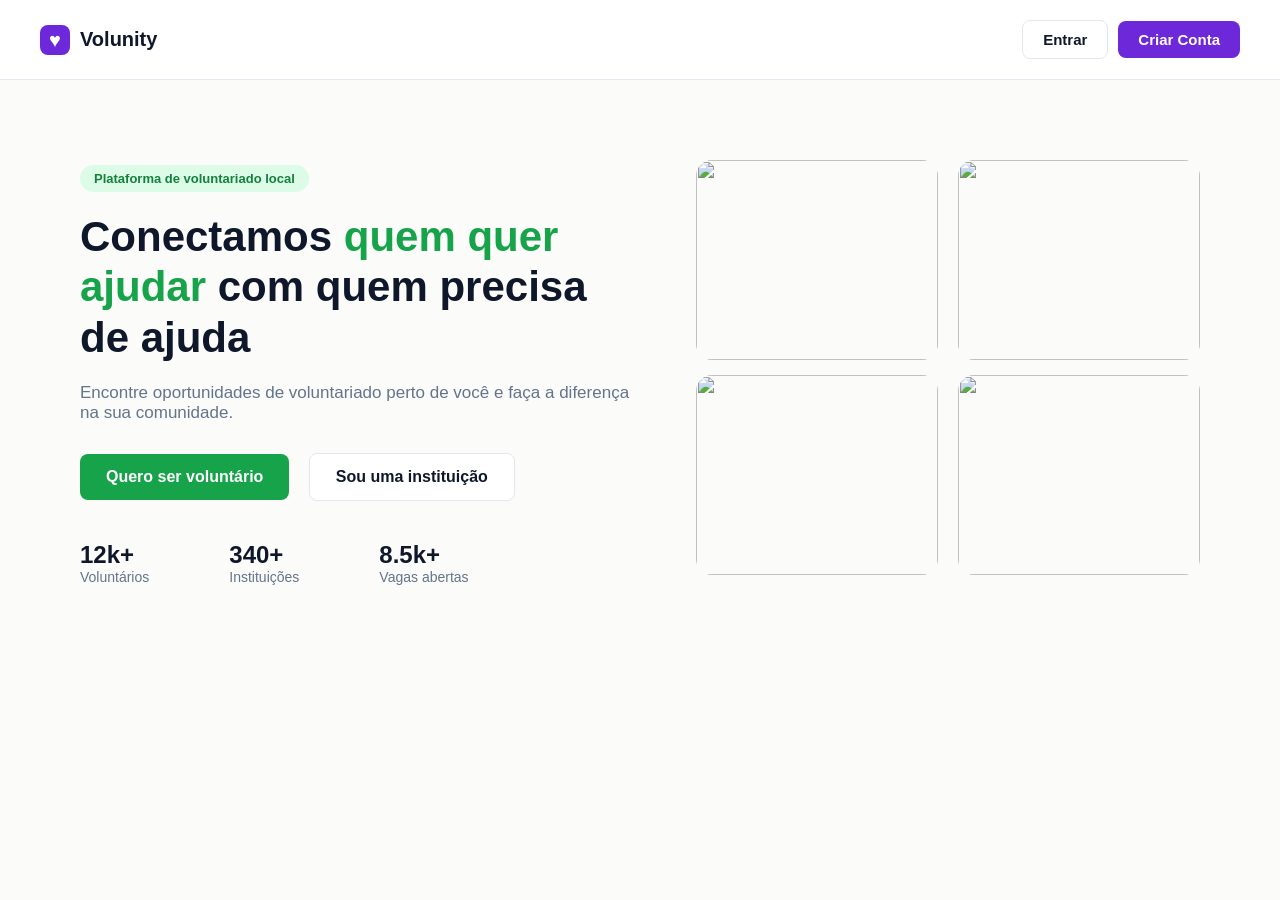
==== projeto-volunity/index.html @ 0771b1b1 "Add files via upload" ====
<!DOCTYPE html>
<html lang="pt-BR">
<head>
<meta charset="UTF-8">
<meta name="viewport" content="width=device-width, initial-scale=1.0">

<title>Volunity — Plataforma de voluntariado local</title>
<link rel="stylesheet" href="_css/estilo.css">

</head>
<body>

  <header>
    <div class="logo">
      <span class="icone-logo">♥</span>
      Volunity
    </div>

    <div class="acoes-cabecalho">

      <a href="entrar.html" class="botao botao-vazio">Entrar</a>
      <a href="criar-conta.html" class="botao botao-principal">Criar Conta</a>
    </div>
  </header>

  <section class="secao-principal">
    <div class="texto-principal">
      <span class="selo">Plataforma de voluntariado local</span>
      <h1>Conectamos <span class="destaque">quem quer ajudar</span> com quem precisa de ajuda</h1>
      <p>Encontre oportunidades de voluntariado perto de você e faça a diferença na sua comunidade.</p>
      
      <div class="botoes-principais">
        <a href="criar-conta.html" class="botao botao-verde">Quero ser voluntário</a>
        <a href="criar-conta.html" class="botao botao-contorno">Sou uma instituição</a>

      </div>
      <div class="estatisticas">
        <div>
          <div class="numero-estatistica">12k+</div>
          <div class="legenda-estatistica">Voluntários</div>
        </div>
        <div>
          <div class="numero-estatistica">340+</div>
          <div class="legenda-estatistica">Instituições</div>
        </div>
        <div>
          <div class="numero-estatistica">8.5k+</div>
          <div class="legenda-estatistica">Vagas abertas</div>
        </div>
      </div>
    </div>

    <div class="galeria-fotos">
      <div class="item-foto">
        <img src="https://images.unsplash.com/photo-1476703993599-0035a21b17a9?w=500&q=80">
      </div>
      <div class="item-foto">
        <img src="https://images.unsplash.com/photo-1544005313-94ddf0286df2?w=500&q=80">
      </div>
      <div class="item-foto">
        <img src="https://images.unsplash.com/photo-1552053831-71594a27632d?w=500&q=80">
      </div>
      <div class="item-foto">
        <img src="https://images.unsplash.com/photo-1503676260728-1c00da094a0b?w=500&q=80">
      </div>
    </div>
  </section>

   
</body>
</html>
---- projeto-volunity/_css/estilo.css ----
/* estilos gerais da pagina */

* {
  margin: 0;
  padding: 0;
  box-sizing: border-box;
}

body {
  font-family: Arial, Helvetica, sans-serif;
  background-color: #fbfbfa;
  color: #0f172a;
}

a {
  text-decoration: none;
  color: #0f172a;
}

/* cabeçalho */

header {
  display: flex;
  justify-content: space-between;
  align-items: center;
  padding: 20px 40px;
  background-color: #ffffff;
  border-bottom: 1px solid #e2e8f0;
}

.logo {
  display: flex;
  align-items: center;
  font-weight: bold;
  font-size: 20px;
}

.icone-logo {
  width: 30px;
  height: 30px;
  background-color: #6d28d9;
  color: #ffffff;
  border-radius: 8px;
  text-align: center;
  line-height: 30px;
  margin-right: 10px;
}

nav a {
  margin-left: 30px;
  color: #64748b;
  font-size: 15px;
}

nav a:hover {
  color: #0f172a;
}

.acoes-cabecalho {
  display: flex;
  align-items: center;
}

.botao {
  display: inline-block;
  font-size: 15px;
  font-weight: bold;
  padding: 10px 20px;
  border-radius: 8px;
  border: none;
  cursor: pointer;
  text-align: center;
}

.botao-vazio {
  background-color: transparent;
  border: 1px solid #e2e8f0;
  margin-right: 10px;
}

.botao-principal {
  background-color: #6d28d9;
  color: #ffffff;
}

/* parte principal da pagina */

.secao-principal {
  display: flex;
  justify-content: space-between;
  align-items: center;
  max-width: 1200px;
  margin: 0 auto;
  padding: 80px 40px;
}

.texto-principal {
  width: 50%;
}

.selo {
  display: inline-block;
  background-color: #dcfce7;
  color: #15803d;
  font-size: 13px;
  font-weight: bold;
  padding: 6px 14px;
  border-radius: 20px;
  margin-bottom: 20px;
}

h1 {
  font-size: 42px;
  line-height: 1.2;
  margin-bottom: 20px;
}

.destaque {
  color: #16a34a;
}

.texto-principal p {
  color: #64748b;
  font-size: 17px;
  margin-bottom: 30px;
}

.botoes-principais {
  margin-bottom: 40px;
}

.botao-verde {
  background-color: #16a34a;
  color: #ffffff;
  padding: 14px 26px;
  font-size: 16px;
  margin-right: 15px;
}

.botao-contorno {
  background-color: #ffffff;
  color: #0f172a;
  border: 1px solid #e2e8f0;
  padding: 14px 26px;
  font-size: 16px;
}

.estatisticas {
  display: flex;
}

.estatisticas div {
  margin-right: 40px;
}

.numero-estatistica {
  font-size: 24px;
  font-weight: bold;
}

.legenda-estatistica {
  font-size: 14px;
  color: #64748b;
}

/* fotos do lado direito */

.galeria-fotos {
  width: 45%;
  display: flex;
  flex-wrap: wrap;
  justify-content: space-between;
}

.item-foto {
  width: 48%;
  margin-bottom: 15px;
  border-radius: 16px;
  overflow: hidden;
}

.item-foto img {
  width: 100%;
  height: 200px;
  object-fit: cover;
  display: block;
}

/* deixa a pagina responsiva em telas menores */

@media (max-width: 900px) {
  nav {
    display: none;
  }

  .secao-principal {
    flex-direction: column;
  }

  .texto-principal {
    width: 100%;
    margin-bottom: 40px;
  }

  .galeria-fotos {
    width: 100%;
  }

  h1 {
    font-size: 30px;
  }
}

/* paginas de entrar e criar conta */

.fundo-login {
  min-height: 100vh;
  display: flex;
  justify-content: center;
  align-items: center;
  background-color: #f8fafc;
  padding: 40px 20px;
}

.cartao {
  background-color: #ffffff;
  width: 400px;
  max-width: 100%;
  padding: 40px;
  border-radius: 16px;
  border: 1px solid #e2e8f0;
}

.cartao-cadastro {
  width: 480px;
}

.titulo-cartao {
  font-size: 24px;
  margin-bottom: 8px;
}

.subtitulo-cartao {
  color: #64748b;
  font-size: 14px;
  margin-bottom: 24px;
}

/* abas da tela de entrar */

.abas {
  display: flex;
  background-color: #f1f5f9;
  border-radius: 8px;
  padding: 4px;
  margin-bottom: 24px;
}

.aba {
  flex: 1;
  padding: 8px;
  border: none;
  background-color: transparent;
  border-radius: 6px;
  font-size: 14px;
  font-weight: bold;
  color: #64748b;
  cursor: pointer;
}

.aba-ativa {
  background-color: #ffffff;
  color: #0f172a;
}

/* campos do formulario */

.campo {
  margin-bottom: 18px;
}

.campo label {
  display: block;
  font-size: 14px;
  font-weight: bold;
  margin-bottom: 6px;
}

.campo input {
  width: 100%;
  padding: 12px;
  border: 1px solid #e2e8f0;
  border-radius: 8px;
  font-size: 14px;
}

.linha-dupla {
  display: flex;
  gap: 16px;
}

.linha-dupla .campo {
  flex: 1;
}

.linha-opcoes {
  display: flex;
  justify-content: space-between;
  align-items: center;
  margin-bottom: 20px;
  font-size: 14px;
}

.lembrar-mim {
  display: flex;
  align-items: center;
  gap: 6px;
  color: #64748b;
  cursor: pointer;
}

.termos {
  align-items: flex-start;
  margin-bottom: 20px;
  font-size: 14px;
}

.link-roxo {
  color: #6d28d9;
  font-weight: bold;
}

.botao-largo {
  width: 100%;
}

.separador {
  text-align: center;
  color: #94a3b8;
  font-size: 13px;
  margin: 16px 0;
}

.voltar-inicio {
  text-align: center;
  margin-top: 20px;
  font-size: 14px;
}

.voltar-inicio a {
  color: #6d28d9;
}

/* opcoes de perfil na tela de criar conta */

.opcoes-perfil {
  display: flex;
  gap: 16px;
  margin-bottom: 24px;
}

.perfil {
  flex: 1;
  border: 1px solid #e2e8f0;
  border-radius: 12px;
  padding: 16px;
  cursor: pointer;
}

.perfil-selecionado {
  border-color: #6d28d9;
  background-color: #f5f3ff;
}

.perfil-icone {
  font-size: 22px;
}

.perfil-titulo {
  font-weight: bold;
  font-size: 14px;
  margin: 8px 0 4px 0;
}

.perfil-descricao {
  font-size: 12px;
  color: #64748b;
}

/* tags das areas de interesse */

.tags {
  display: flex;
  flex-wrap: wrap;
  gap: 8px;
}

.tag {
  padding: 8px 14px;
  border: 1px solid #e2e8f0;
  border-radius: 20px;
  font-size: 13px;
  cursor: pointer;
}

.tag-selecionada {
  background-color: #6d28d9;
  color: #ffffff;
  border-color: #6d28d9;
}
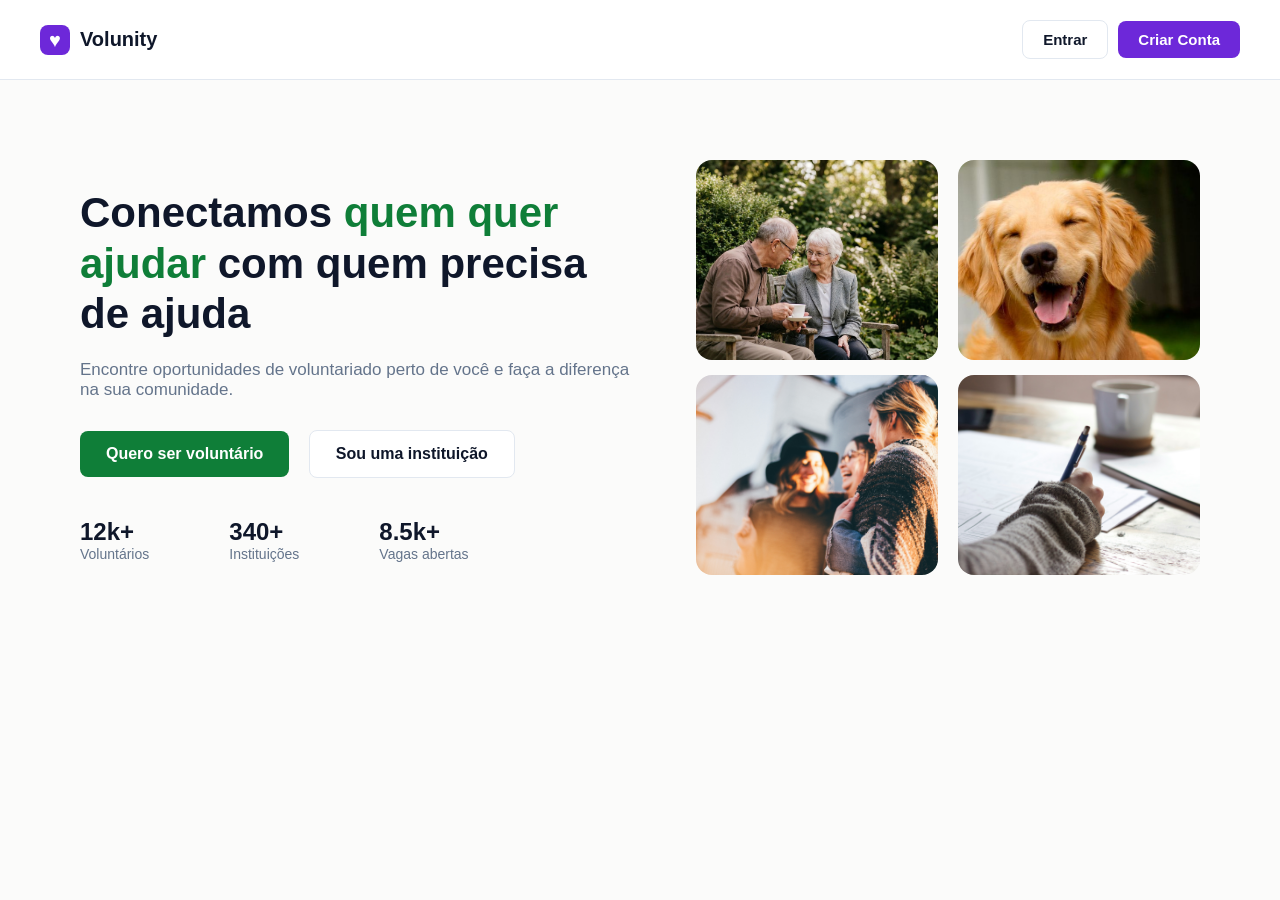
==== commit f215e622: "Add files via upload" ====
--- a/projeto-volunity/index.html
+++ b/projeto-volunity/index.html
@@ -25,7 +25,6 @@
 
   <section class="secao-principal">
     <div class="texto-principal">
-      <span class="selo">Plataforma de voluntariado local</span>
       <h1>Conectamos <span class="destaque">quem quer ajudar</span> com quem precisa de ajuda</h1>
       <p>Encontre oportunidades de voluntariado perto de você e faça a diferença na sua comunidade.</p>
       
@@ -52,16 +51,16 @@
 
     <div class="galeria-fotos">
       <div class="item-foto">
-        <img src="https://images.unsplash.com/photo-1476703993599-0035a21b17a9?w=500&q=80">
+        <img src="_imagens/idosos-sentados.jpg">
       </div>
       <div class="item-foto">
-        <img src="https://images.unsplash.com/photo-1544005313-94ddf0286df2?w=500&q=80">
+        <img src="_imagens/cachorro-sorrindo.jpg">
       </div>
       <div class="item-foto">
-        <img src="https://images.unsplash.com/photo-1552053831-71594a27632d?w=500&q=80">
+        <img src="_imagens/pessoas-conversando.jpg">
       </div>
       <div class="item-foto">
-        <img src="https://images.unsplash.com/photo-1503676260728-1c00da094a0b?w=500&q=80">
+        <img src="_imagens/pessoa-estudando.jpg">
       </div>
     </div>
   </section>
--- a/projeto-volunity/_css/estilo.css
+++ b/projeto-volunity/_css/estilo.css
@@ -98,16 +98,6 @@
   width: 50%;
 }
 
-.selo {
-  display: inline-block;
-  background-color: #dcfce7;
-  color: #15803d;
-  font-size: 13px;
-  font-weight: bold;
-  padding: 6px 14px;
-  border-radius: 20px;
-  margin-bottom: 20px;
-}
 
 h1 {
   font-size: 42px;
@@ -116,7 +106,7 @@
 }
 
 .destaque {
-  color: #16a34a;
+  color: #0f7e38;
 }
 
 .texto-principal p {
@@ -130,7 +120,7 @@
 }
 
 .botao-verde {
-  background-color: #16a34a;
+  background-color: #0f7e38;
   color: #ffffff;
   padding: 14px 26px;
   font-size: 16px;
@@ -351,7 +341,7 @@
   color: #6d28d9;
 }
 
-/* opcoes de perfil na tela de criar conta */
+/* opcoes de perfil  */
 
 .opcoes-perfil {
   display: flex;
